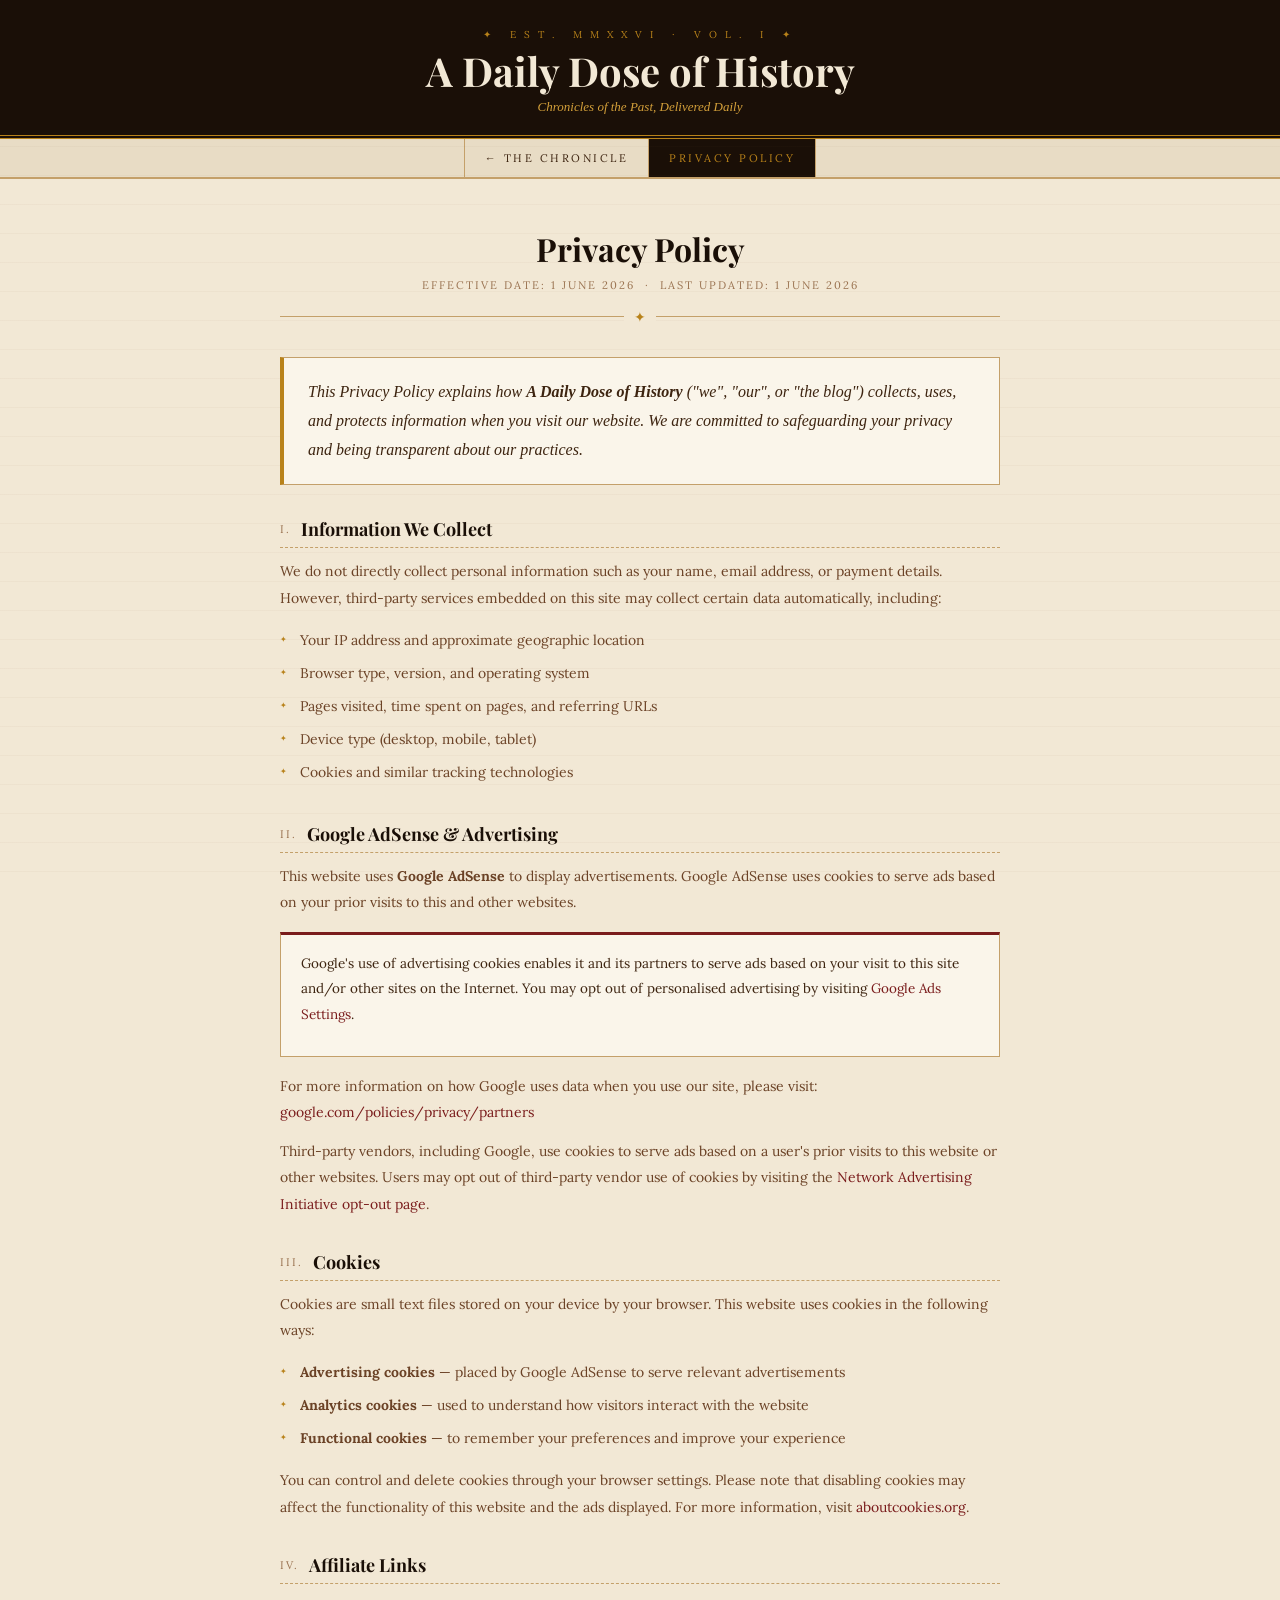
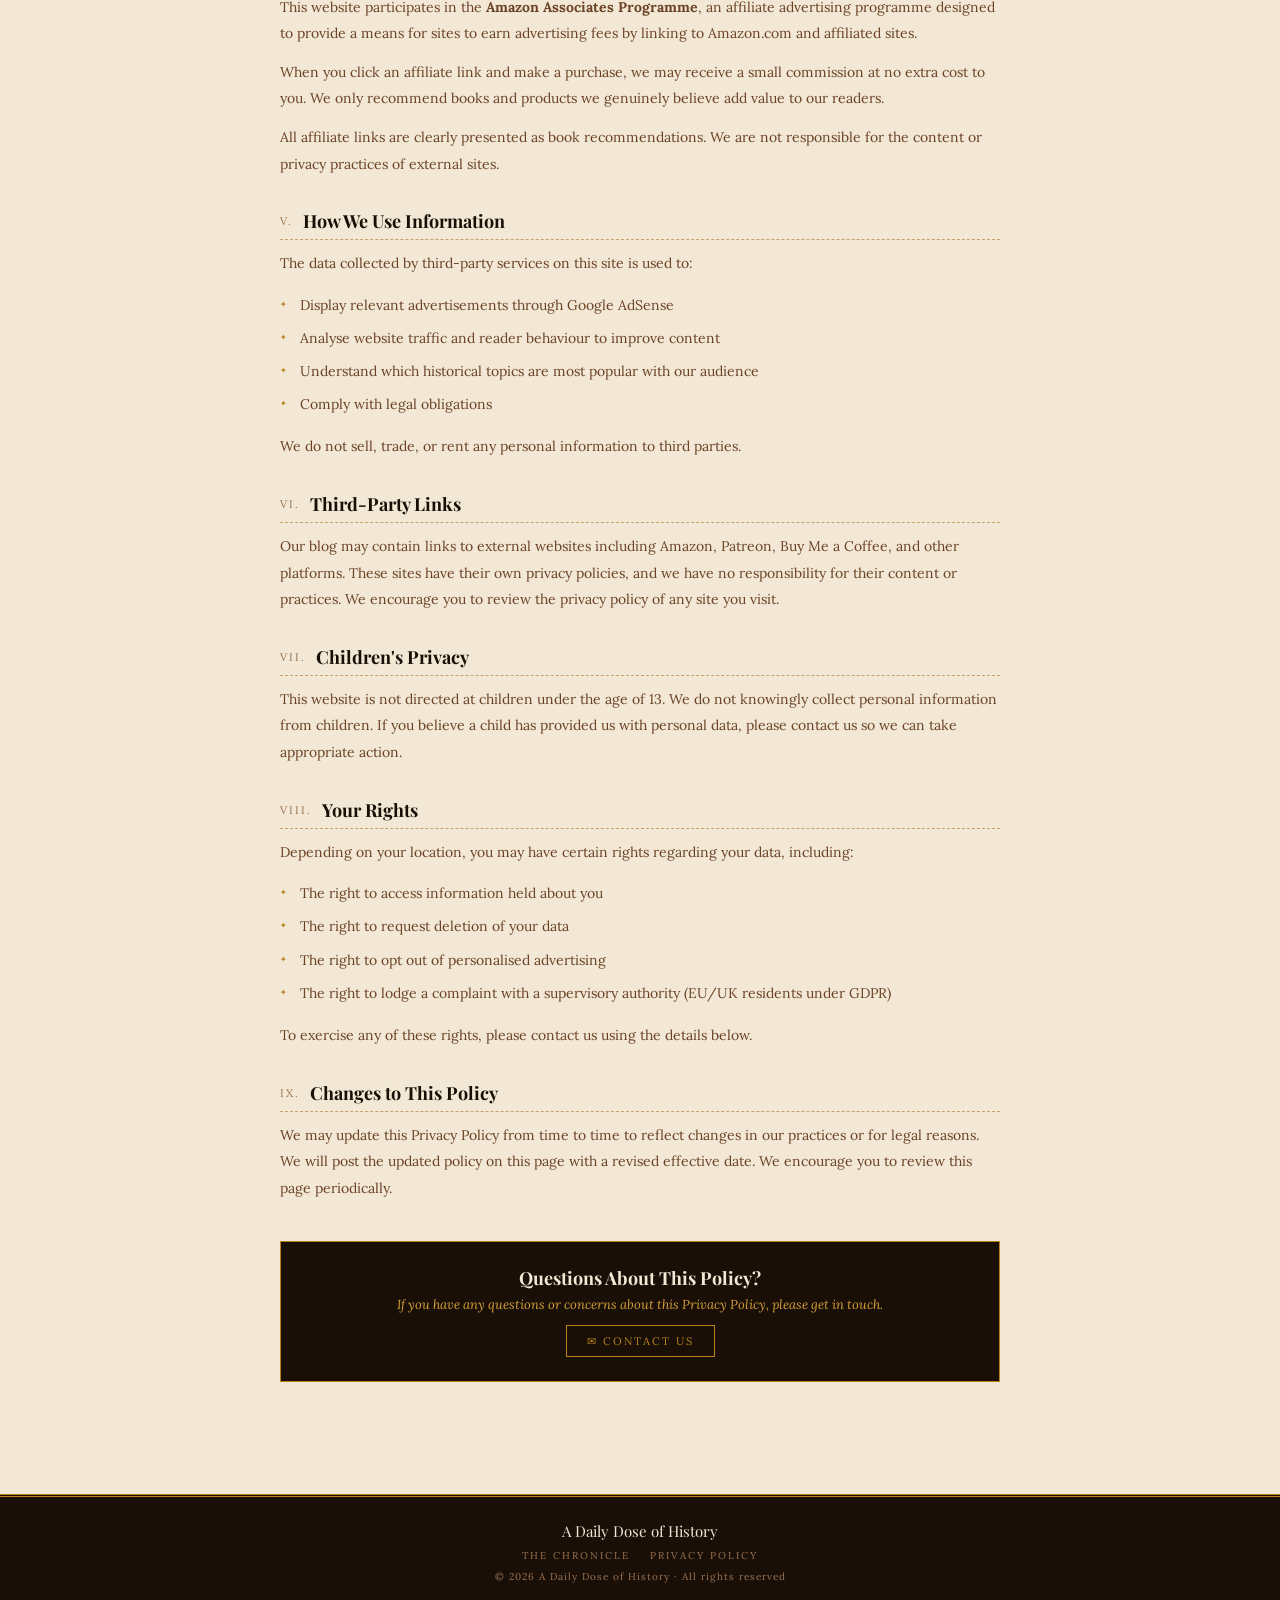
==== privacy-policy.html @ 10e09d73 "Add files via upload" ====
<!DOCTYPE html>
<html lang="en">
<head>
<meta charset="UTF-8">
<meta name="viewport" content="width=device-width, initial-scale=1.0">
<title>Privacy Policy — A Daily Dose of History</title>
<link rel="preconnect" href="https://fonts.googleapis.com">
<link href="https://fonts.googleapis.com/css2?family=Playfair+Display:ital,wght@0,400;0,700;1,400&family=Lora:ital,wght@0,400;0,500;1,400&family=IM+Fell+English:ital@0;1&display=swap" rel="stylesheet">
<style>
  *, *::before, *::after { box-sizing: border-box; margin: 0; padding: 0; }

  :root {
    --parchment: #f2e8d5;
    --parchment-2: #e8dcc5;
    --ink: #1a0f07;
    --ink-mid: #3d2410;
    --ink-light: #6b4226;
    --sepia: #9b7452;
    --gold: #b8821a;
    --gold-light: #d4a03a;
    --red: #7a1c1c;
    --cream: #faf5ea;
    --border: #c4a06a;
  }

  body {
    font-family: 'Lora', Georgia, serif;
    background: var(--parchment);
    color: var(--ink);
    min-height: 100vh;
  }

  body::before {
    content: '';
    position: fixed;
    inset: 0;
    background-image:
      repeating-linear-gradient(0deg, transparent, transparent 28px, rgba(139,100,60,0.04) 28px, rgba(139,100,60,0.04) 29px);
    pointer-events: none;
    z-index: 0;
  }

  /* MASTHEAD */
  .masthead {
    background: var(--ink);
    border-bottom: 4px double var(--gold);
    text-align: center;
    padding: 1.75rem 1rem 1.25rem;
    position: relative;
  }

  .masthead-kicker {
    font-size: 10px;
    letter-spacing: 8px;
    text-transform: uppercase;
    color: var(--gold);
    margin-bottom: 8px;
    font-family: 'Lora', serif;
  }

  .masthead-title {
    font-family: 'Playfair Display', serif;
    font-size: clamp(22px, 5vw, 40px);
    font-weight: 700;
    color: var(--parchment);
    line-height: 1.1;
  }

  .masthead-sub {
    font-family: 'IM Fell English', serif;
    font-style: italic;
    font-size: 13px;
    color: var(--gold-light);
    margin-top: 6px;
  }

  /* NAV */
  .nav {
    background: var(--parchment-2);
    border-bottom: 2px solid var(--border);
    display: flex;
    align-items: center;
    justify-content: center;
    gap: 0;
  }

  .nav a {
    font-family: 'Lora', serif;
    font-size: 11px;
    letter-spacing: 2.5px;
    text-transform: uppercase;
    color: var(--ink-mid);
    text-decoration: none;
    padding: 12px 20px;
    border-right: 1px solid var(--border);
    transition: background 0.2s, color 0.2s;
  }

  .nav a:first-child { border-left: 1px solid var(--border); }
  .nav a:hover, .nav a.active { background: var(--ink); color: var(--gold); }

  /* MAIN */
  .page-wrap {
    max-width: 760px;
    margin: 0 auto;
    padding: 3rem 20px 4rem;
    position: relative;
    z-index: 1;
  }

  .page-header {
    text-align: center;
    margin-bottom: 2.5rem;
    padding-bottom: 1.5rem;
    border-bottom: 1px solid var(--border);
    position: relative;
  }

  .page-header::after {
    content: '✦';
    position: absolute;
    bottom: -10px;
    left: 50%;
    transform: translateX(-50%);
    background: var(--parchment);
    padding: 0 10px;
    color: var(--gold);
    font-size: 14px;
  }

  .page-header h1 {
    font-family: 'Playfair Display', serif;
    font-size: 32px;
    font-weight: 700;
    color: var(--ink);
    margin-bottom: 8px;
  }

  .page-header .effective {
    font-size: 11px;
    letter-spacing: 2px;
    text-transform: uppercase;
    color: var(--sepia);
  }

  /* CONTENT */
  .policy-intro {
    font-family: 'IM Fell English', serif;
    font-size: 16px;
    font-style: italic;
    color: var(--ink-mid);
    line-height: 1.8;
    margin-bottom: 2rem;
    padding: 1.25rem 1.5rem;
    background: var(--cream);
    border: 1px solid var(--border);
    border-left: 4px solid var(--gold);
  }

  .policy-section {
    margin-bottom: 2rem;
  }

  .policy-section h2 {
    font-family: 'Playfair Display', serif;
    font-size: 18px;
    font-weight: 700;
    color: var(--ink);
    margin-bottom: 10px;
    padding-bottom: 6px;
    border-bottom: 1px dashed var(--border);
    display: flex;
    align-items: center;
    gap: 10px;
  }

  .policy-section h2 .sec-num {
    font-size: 11px;
    letter-spacing: 2px;
    color: var(--sepia);
    font-family: 'Lora', serif;
    font-weight: 400;
  }

  .policy-section p {
    font-size: 14px;
    line-height: 1.9;
    color: var(--ink-light);
    margin-bottom: 0.75rem;
  }

  .policy-section ul {
    list-style: none;
    padding: 0;
    margin: 0.5rem 0 0.75rem;
  }

  .policy-section ul li {
    font-size: 14px;
    line-height: 1.8;
    color: var(--ink-light);
    padding: 4px 0 4px 20px;
    position: relative;
  }

  .policy-section ul li::before {
    content: '✦';
    position: absolute;
    left: 0;
    color: var(--gold);
    font-size: 8px;
    top: 8px;
  }

  .policy-section a {
    color: var(--red);
    text-decoration: none;
    border-bottom: 1px solid transparent;
    transition: border-color 0.2s;
  }

  .policy-section a:hover { border-color: var(--red); }

  .highlight-box {
    background: var(--cream);
    border: 1px solid var(--border);
    border-top: 3px solid var(--red);
    padding: 1rem 1.25rem;
    margin: 1rem 0;
  }

  .highlight-box p {
    font-size: 13.5px !important;
    color: var(--ink-mid) !important;
  }

  /* CONTACT */
  .contact-card {
    background: var(--ink);
    padding: 1.5rem 2rem;
    border: 1px solid var(--gold);
    text-align: center;
    margin-top: 2.5rem;
  }

  .contact-card h3 {
    font-family: 'Playfair Display', serif;
    font-size: 18px;
    color: var(--parchment);
    margin-bottom: 6px;
  }

  .contact-card p {
    font-size: 13px;
    color: var(--gold-light);
    font-style: italic;
    margin-bottom: 12px;
  }

  .contact-card a {
    font-family: 'Lora', serif;
    font-size: 11px;
    letter-spacing: 2px;
    text-transform: uppercase;
    color: var(--gold);
    text-decoration: none;
    border: 1px solid var(--gold);
    padding: 8px 20px;
    transition: all 0.2s;
    display: inline-block;
  }

  .contact-card a:hover { background: var(--gold); color: var(--ink); }

  /* FOOTER */
  footer {
    background: var(--ink);
    border-top: 3px double var(--gold);
    padding: 1.5rem 20px;
    text-align: center;
    margin-top: 3rem;
  }

  footer .footer-title {
    font-family: 'Playfair Display', serif;
    font-size: 15px;
    color: var(--parchment);
    margin-bottom: 4px;
  }

  footer .footer-links {
    display: flex;
    justify-content: center;
    gap: 20px;
    margin-top: 8px;
  }

  footer .footer-links a {
    font-size: 10px;
    letter-spacing: 2px;
    text-transform: uppercase;
    color: var(--sepia);
    text-decoration: none;
    transition: color 0.2s;
  }

  footer .footer-links a:hover { color: var(--gold); }

  footer .footer-copy {
    font-size: 10px;
    color: var(--sepia);
    margin-top: 8px;
    letter-spacing: 1px;
  }

  @media (max-width: 600px) {
    .page-wrap { padding: 2rem 16px 3rem; }
    .page-header h1 { font-size: 24px; }
  }
</style>
</head>
<body>

<header class="masthead">
  <div class="masthead-kicker">✦ Est. MMXXVI · Vol. I ✦</div>
  <div class="masthead-title">A Daily Dose of History</div>
  <div class="masthead-sub">Chronicles of the Past, Delivered Daily</div>
</header>

<nav class="nav">
  <a href="index.html">← The Chronicle</a>
  <a href="privacy-policy.html" class="active">Privacy Policy</a>
</nav>

<div class="page-wrap">

  <div class="page-header">
    <h1>Privacy Policy</h1>
    <div class="effective">Effective Date: 1 June 2026 &nbsp;·&nbsp; Last Updated: 1 June 2026</div>
  </div>

  <div class="policy-intro">
    This Privacy Policy explains how <strong>A Daily Dose of History</strong> ("we", "our", or "the blog") collects, uses, and protects information when you visit our website. We are committed to safeguarding your privacy and being transparent about our practices.
  </div>

  <!-- 1 -->
  <div class="policy-section">
    <h2><span class="sec-num">I.</span> Information We Collect</h2>
    <p>We do not directly collect personal information such as your name, email address, or payment details. However, third-party services embedded on this site may collect certain data automatically, including:</p>
    <ul>
      <li>Your IP address and approximate geographic location</li>
      <li>Browser type, version, and operating system</li>
      <li>Pages visited, time spent on pages, and referring URLs</li>
      <li>Device type (desktop, mobile, tablet)</li>
      <li>Cookies and similar tracking technologies</li>
    </ul>
  </div>

  <!-- 2 -->
  <div class="policy-section">
    <h2><span class="sec-num">II.</span> Google AdSense & Advertising</h2>
    <p>This website uses <strong>Google AdSense</strong> to display advertisements. Google AdSense uses cookies to serve ads based on your prior visits to this and other websites.</p>
    <div class="highlight-box">
      <p>Google's use of advertising cookies enables it and its partners to serve ads based on your visit to this site and/or other sites on the Internet. You may opt out of personalised advertising by visiting <a href="https://www.google.com/settings/ads" target="_blank">Google Ads Settings</a>.</p>
    </div>
    <p>For more information on how Google uses data when you use our site, please visit: <a href="https://policies.google.com/technologies/partner-sites" target="_blank">google.com/policies/privacy/partners</a></p>
    <p>Third-party vendors, including Google, use cookies to serve ads based on a user's prior visits to this website or other websites. Users may opt out of third-party vendor use of cookies by visiting the <a href="https://optout.networkadvertising.org/" target="_blank">Network Advertising Initiative opt-out page</a>.</p>
  </div>

  <!-- 3 -->
  <div class="policy-section">
    <h2><span class="sec-num">III.</span> Cookies</h2>
    <p>Cookies are small text files stored on your device by your browser. This website uses cookies in the following ways:</p>
    <ul>
      <li><strong>Advertising cookies</strong> — placed by Google AdSense to serve relevant advertisements</li>
      <li><strong>Analytics cookies</strong> — used to understand how visitors interact with the website</li>
      <li><strong>Functional cookies</strong> — to remember your preferences and improve your experience</li>
    </ul>
    <p>You can control and delete cookies through your browser settings. Please note that disabling cookies may affect the functionality of this website and the ads displayed. For more information, visit <a href="https://www.aboutcookies.org" target="_blank">aboutcookies.org</a>.</p>
  </div>

  <!-- 4 -->
  <div class="policy-section">
    <h2><span class="sec-num">IV.</span> Affiliate Links</h2>
    <p>This website participates in the <strong>Amazon Associates Programme</strong>, an affiliate advertising programme designed to provide a means for sites to earn advertising fees by linking to Amazon.com and affiliated sites.</p>
    <p>When you click an affiliate link and make a purchase, we may receive a small commission at no extra cost to you. We only recommend books and products we genuinely believe add value to our readers.</p>
    <p>All affiliate links are clearly presented as book recommendations. We are not responsible for the content or privacy practices of external sites.</p>
  </div>

  <!-- 5 -->
  <div class="policy-section">
    <h2><span class="sec-num">V.</span> How We Use Information</h2>
    <p>The data collected by third-party services on this site is used to:</p>
    <ul>
      <li>Display relevant advertisements through Google AdSense</li>
      <li>Analyse website traffic and reader behaviour to improve content</li>
      <li>Understand which historical topics are most popular with our audience</li>
      <li>Comply with legal obligations</li>
    </ul>
    <p>We do not sell, trade, or rent any personal information to third parties.</p>
  </div>

  <!-- 6 -->
  <div class="policy-section">
    <h2><span class="sec-num">VI.</span> Third-Party Links</h2>
    <p>Our blog may contain links to external websites including Amazon, Patreon, Buy Me a Coffee, and other platforms. These sites have their own privacy policies, and we have no responsibility for their content or practices. We encourage you to review the privacy policy of any site you visit.</p>
  </div>

  <!-- 7 -->
  <div class="policy-section">
    <h2><span class="sec-num">VII.</span> Children's Privacy</h2>
    <p>This website is not directed at children under the age of 13. We do not knowingly collect personal information from children. If you believe a child has provided us with personal data, please contact us so we can take appropriate action.</p>
  </div>

  <!-- 8 -->
  <div class="policy-section">
    <h2><span class="sec-num">VIII.</span> Your Rights</h2>
    <p>Depending on your location, you may have certain rights regarding your data, including:</p>
    <ul>
      <li>The right to access information held about you</li>
      <li>The right to request deletion of your data</li>
      <li>The right to opt out of personalised advertising</li>
      <li>The right to lodge a complaint with a supervisory authority (EU/UK residents under GDPR)</li>
    </ul>
    <p>To exercise any of these rights, please contact us using the details below.</p>
  </div>

  <!-- 9 -->
  <div class="policy-section">
    <h2><span class="sec-num">IX.</span> Changes to This Policy</h2>
    <p>We may update this Privacy Policy from time to time to reflect changes in our practices or for legal reasons. We will post the updated policy on this page with a revised effective date. We encourage you to review this page periodically.</p>
  </div>

  <!-- Contact -->
  <div class="contact-card">
    <h3>Questions About This Policy?</h3>
    <p>If you have any questions or concerns about this Privacy Policy, please get in touch.</p>
    <!-- Replace with your actual email address -->
    <a href="mailto:indianart3103@gmail.com">✉ Contact Us</a>
  </div>

</div><!-- /page-wrap -->

<footer>
  <div class="footer-title">A Daily Dose of History</div>
  <div class="footer-links">
    <a href="index.html">The Chronicle</a>
    <a href="privacy-policy.html">Privacy Policy</a>
  </div>
  <div class="footer-copy">© 2026 A Daily Dose of History · All rights reserved</div>
</footer>

</body>
</html>
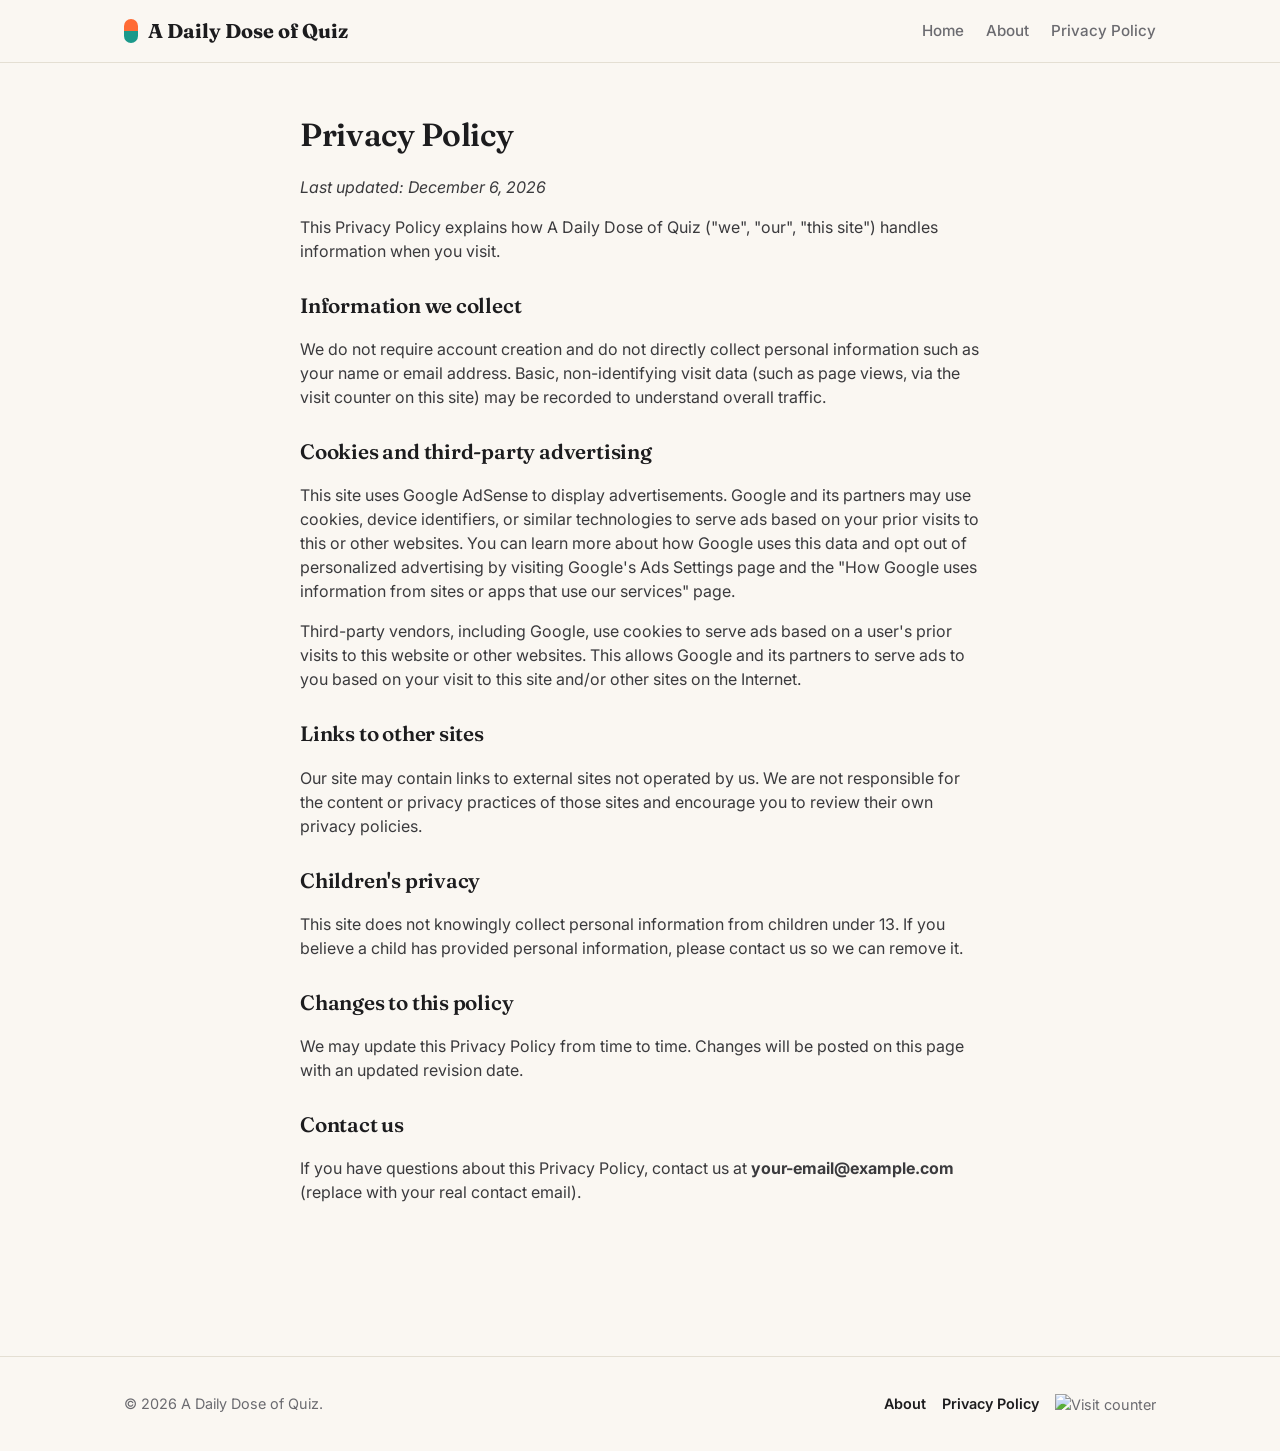
==== commit 97be6fec: "Add files via upload" ====
--- a/privacy-policy.html
+++ b/privacy-policy.html
@@ -3,452 +3,66 @@
 <head>
 <meta charset="UTF-8">
 <meta name="viewport" content="width=device-width, initial-scale=1.0">
-<title>Privacy Policy — A Daily Dose of History</title>
-<link rel="preconnect" href="https://fonts.googleapis.com">
-<link href="https://fonts.googleapis.com/css2?family=Playfair+Display:ital,wght@0,400;0,700;1,400&family=Lora:ital,wght@0,400;0,500;1,400&family=IM+Fell+English:ital@0;1&display=swap" rel="stylesheet">
-<style>
-  *, *::before, *::after { box-sizing: border-box; margin: 0; padding: 0; }
+<title>Privacy Policy — A Daily Dose of Quiz</title>
+<link rel="stylesheet" href="style.css">
+</head>
+<body data-page="privacy">
 
-  :root {
-    --parchment: #f2e8d5;
-    --parchment-2: #e8dcc5;
-    --ink: #1a0f07;
-    --ink-mid: #3d2410;
-    --ink-light: #6b4226;
-    --sepia: #9b7452;
-    --gold: #b8821a;
-    --gold-light: #d4a03a;
-    --red: #7a1c1c;
-    --cream: #faf5ea;
-    --border: #c4a06a;
-  }
-
-  body {
-    font-family: 'Lora', Georgia, serif;
-    background: var(--parchment);
-    color: var(--ink);
-    min-height: 100vh;
-  }
-
-  body::before {
-    content: '';
-    position: fixed;
-    inset: 0;
-    background-image:
-      repeating-linear-gradient(0deg, transparent, transparent 28px, rgba(139,100,60,0.04) 28px, rgba(139,100,60,0.04) 29px);
-    pointer-events: none;
-    z-index: 0;
-  }
-
-  /* MASTHEAD */
-  .masthead {
-    background: var(--ink);
-    border-bottom: 4px double var(--gold);
-    text-align: center;
-    padding: 1.75rem 1rem 1.25rem;
-    position: relative;
-  }
-
-  .masthead-kicker {
-    font-size: 10px;
-    letter-spacing: 8px;
-    text-transform: uppercase;
-    color: var(--gold);
-    margin-bottom: 8px;
-    font-family: 'Lora', serif;
-  }
-
-  .masthead-title {
-    font-family: 'Playfair Display', serif;
-    font-size: clamp(22px, 5vw, 40px);
-    font-weight: 700;
-    color: var(--parchment);
-    line-height: 1.1;
-  }
-
-  .masthead-sub {
-    font-family: 'IM Fell English', serif;
-    font-style: italic;
-    font-size: 13px;
-    color: var(--gold-light);
-    margin-top: 6px;
-  }
-
-  /* NAV */
-  .nav {
-    background: var(--parchment-2);
-    border-bottom: 2px solid var(--border);
-    display: flex;
-    align-items: center;
-    justify-content: center;
-    gap: 0;
-  }
-
-  .nav a {
-    font-family: 'Lora', serif;
-    font-size: 11px;
-    letter-spacing: 2.5px;
-    text-transform: uppercase;
-    color: var(--ink-mid);
-    text-decoration: none;
-    padding: 12px 20px;
-    border-right: 1px solid var(--border);
-    transition: background 0.2s, color 0.2s;
-  }
-
-  .nav a:first-child { border-left: 1px solid var(--border); }
-  .nav a:hover, .nav a.active { background: var(--ink); color: var(--gold); }
-
-  /* MAIN */
-  .page-wrap {
-    max-width: 760px;
-    margin: 0 auto;
-    padding: 3rem 20px 4rem;
-    position: relative;
-    z-index: 1;
-  }
-
-  .page-header {
-    text-align: center;
-    margin-bottom: 2.5rem;
-    padding-bottom: 1.5rem;
-    border-bottom: 1px solid var(--border);
-    position: relative;
-  }
-
-  .page-header::after {
-    content: '✦';
-    position: absolute;
-    bottom: -10px;
-    left: 50%;
-    transform: translateX(-50%);
-    background: var(--parchment);
-    padding: 0 10px;
-    color: var(--gold);
-    font-size: 14px;
-  }
-
-  .page-header h1 {
-    font-family: 'Playfair Display', serif;
-    font-size: 32px;
-    font-weight: 700;
-    color: var(--ink);
-    margin-bottom: 8px;
-  }
-
-  .page-header .effective {
-    font-size: 11px;
-    letter-spacing: 2px;
-    text-transform: uppercase;
-    color: var(--sepia);
-  }
-
-  /* CONTENT */
-  .policy-intro {
-    font-family: 'IM Fell English', serif;
-    font-size: 16px;
-    font-style: italic;
-    color: var(--ink-mid);
-    line-height: 1.8;
-    margin-bottom: 2rem;
-    padding: 1.25rem 1.5rem;
-    background: var(--cream);
-    border: 1px solid var(--border);
-    border-left: 4px solid var(--gold);
-  }
-
-  .policy-section {
-    margin-bottom: 2rem;
-  }
-
-  .policy-section h2 {
-    font-family: 'Playfair Display', serif;
-    font-size: 18px;
-    font-weight: 700;
-    color: var(--ink);
-    margin-bottom: 10px;
-    padding-bottom: 6px;
-    border-bottom: 1px dashed var(--border);
-    display: flex;
-    align-items: center;
-    gap: 10px;
-  }
-
-  .policy-section h2 .sec-num {
-    font-size: 11px;
-    letter-spacing: 2px;
-    color: var(--sepia);
-    font-family: 'Lora', serif;
-    font-weight: 400;
-  }
-
-  .policy-section p {
-    font-size: 14px;
-    line-height: 1.9;
-    color: var(--ink-light);
-    margin-bottom: 0.75rem;
-  }
-
-  .policy-section ul {
-    list-style: none;
-    padding: 0;
-    margin: 0.5rem 0 0.75rem;
-  }
-
-  .policy-section ul li {
-    font-size: 14px;
-    line-height: 1.8;
-    color: var(--ink-light);
-    padding: 4px 0 4px 20px;
-    position: relative;
-  }
-
-  .policy-section ul li::before {
-    content: '✦';
-    position: absolute;
-    left: 0;
-    color: var(--gold);
-    font-size: 8px;
-    top: 8px;
-  }
-
-  .policy-section a {
-    color: var(--red);
-    text-decoration: none;
-    border-bottom: 1px solid transparent;
-    transition: border-color 0.2s;
-  }
-
-  .policy-section a:hover { border-color: var(--red); }
-
-  .highlight-box {
-    background: var(--cream);
-    border: 1px solid var(--border);
-    border-top: 3px solid var(--red);
-    padding: 1rem 1.25rem;
-    margin: 1rem 0;
-  }
-
-  .highlight-box p {
-    font-size: 13.5px !important;
-    color: var(--ink-mid) !important;
-  }
-
-  /* CONTACT */
-  .contact-card {
-    background: var(--ink);
-    padding: 1.5rem 2rem;
-    border: 1px solid var(--gold);
-    text-align: center;
-    margin-top: 2.5rem;
-  }
-
-  .contact-card h3 {
-    font-family: 'Playfair Display', serif;
-    font-size: 18px;
-    color: var(--parchment);
-    margin-bottom: 6px;
-  }
-
-  .contact-card p {
-    font-size: 13px;
-    color: var(--gold-light);
-    font-style: italic;
-    margin-bottom: 12px;
-  }
-
-  .contact-card a {
-    font-family: 'Lora', serif;
-    font-size: 11px;
-    letter-spacing: 2px;
-    text-transform: uppercase;
-    color: var(--gold);
-    text-decoration: none;
-    border: 1px solid var(--gold);
-    padding: 8px 20px;
-    transition: all 0.2s;
-    display: inline-block;
-  }
-
-  .contact-card a:hover { background: var(--gold); color: var(--ink); }
-
-  /* FOOTER */
-  footer {
-    background: var(--ink);
-    border-top: 3px double var(--gold);
-    padding: 1.5rem 20px;
-    text-align: center;
-    margin-top: 3rem;
-  }
-
-  footer .footer-title {
-    font-family: 'Playfair Display', serif;
-    font-size: 15px;
-    color: var(--parchment);
-    margin-bottom: 4px;
-  }
-
-  footer .footer-links {
-    display: flex;
-    justify-content: center;
-    gap: 20px;
-    margin-top: 8px;
-  }
-
-  footer .footer-links a {
-    font-size: 10px;
-    letter-spacing: 2px;
-    text-transform: uppercase;
-    color: var(--sepia);
-    text-decoration: none;
-    transition: color 0.2s;
-  }
-
-  footer .footer-links a:hover { color: var(--gold); }
-
-  footer .footer-copy {
-    font-size: 10px;
-    color: var(--sepia);
-    margin-top: 8px;
-    letter-spacing: 1px;
-  }
-
-  @media (max-width: 600px) {
-    .page-wrap { padding: 2rem 16px 3rem; }
-    .page-header h1 { font-size: 24px; }
-  }
-</style>
-</head>
-<body>
-
-<header class="masthead">
-  <div class="masthead-kicker">✦ Est. MMXXVI · Vol. I ✦</div>
-  <div class="masthead-title">A Daily Dose of History</div>
-  <div class="masthead-sub">Chronicles of the Past, Delivered Daily</div>
+<header class="site">
+  <div class="nav">
+    <a class="brand" href="index.html"><span class="pill-dot"></span> A Daily Dose of Quiz</a>
+    <nav class="links">
+      <a href="index.html">Home</a>
+      <a href="about.html">About</a>
+      <a href="privacy-policy.html">Privacy Policy</a>
+    </nav>
+  </div>
 </header>
 
-<nav class="nav">
-  <a href="index.html">← The Chronicle</a>
-  <a href="privacy-policy.html" class="active">Privacy Policy</a>
-</nav>
+<main class="wrap">
+  <div class="page-content">
+    <h1>Privacy Policy</h1>
+    <p><em>Last updated: <span id="today"></span></em></p>
 
-<div class="page-wrap">
+    <p>This Privacy Policy explains how A Daily Dose of Quiz ("we", "our", "this site") handles information when you visit.</p>
 
-  <div class="page-header">
-    <h1>Privacy Policy</h1>
-    <div class="effective">Effective Date: 1 June 2026 &nbsp;·&nbsp; Last Updated: 1 June 2026</div>
+    <h2>Information we collect</h2>
+    <p>We do not require account creation and do not directly collect personal information such as your name or email address. Basic, non-identifying visit data (such as page views, via the visit counter on this site) may be recorded to understand overall traffic.</p>
+
+    <h2>Cookies and third-party advertising</h2>
+    <p>This site uses Google AdSense to display advertisements. Google and its partners may use cookies, device identifiers, or similar technologies to serve ads based on your prior visits to this or other websites. You can learn more about how Google uses this data and opt out of personalized advertising by visiting Google's Ads Settings page and the "How Google uses information from sites or apps that use our services" page.</p>
+    <p>Third-party vendors, including Google, use cookies to serve ads based on a user's prior visits to this website or other websites. This allows Google and its partners to serve ads to you based on your visit to this site and/or other sites on the Internet.</p>
+
+    <h2>Links to other sites</h2>
+    <p>Our site may contain links to external sites not operated by us. We are not responsible for the content or privacy practices of those sites and encourage you to review their own privacy policies.</p>
+
+    <h2>Children's privacy</h2>
+    <p>This site does not knowingly collect personal information from children under 13. If you believe a child has provided personal information, please contact us so we can remove it.</p>
+
+    <h2>Changes to this policy</h2>
+    <p>We may update this Privacy Policy from time to time. Changes will be posted on this page with an updated revision date.</p>
+
+    <h2>Contact us</h2>
+    <p>If you have questions about this Privacy Policy, contact us at <strong>your-email@example.com</strong> (replace with your real contact email).</p>
   </div>
+</main>
 
-  <div class="policy-intro">
-    This Privacy Policy explains how <strong>A Daily Dose of History</strong> ("we", "our", or "the blog") collects, uses, and protects information when you visit our website. We are committed to safeguarding your privacy and being transparent about our practices.
+<footer class="site">
+  <div class="wrap">
+    <div>© <span id="year"></span> A Daily Dose of Quiz.</div>
+    <div style="display:flex; gap:16px; align-items:center;">
+      <a href="about.html">About</a>
+      <a href="privacy-policy.html">Privacy Policy</a>
+      <img id="visit-counter" alt="Visit counter" style="height:20px;">
+    </div>
   </div>
-
-  <!-- 1 -->
-  <div class="policy-section">
-    <h2><span class="sec-num">I.</span> Information We Collect</h2>
-    <p>We do not directly collect personal information such as your name, email address, or payment details. However, third-party services embedded on this site may collect certain data automatically, including:</p>
-    <ul>
-      <li>Your IP address and approximate geographic location</li>
-      <li>Browser type, version, and operating system</li>
-      <li>Pages visited, time spent on pages, and referring URLs</li>
-      <li>Device type (desktop, mobile, tablet)</li>
-      <li>Cookies and similar tracking technologies</li>
-    </ul>
-  </div>
-
-  <!-- 2 -->
-  <div class="policy-section">
-    <h2><span class="sec-num">II.</span> Google AdSense & Advertising</h2>
-    <p>This website uses <strong>Google AdSense</strong> to display advertisements. Google AdSense uses cookies to serve ads based on your prior visits to this and other websites.</p>
-    <div class="highlight-box">
-      <p>Google's use of advertising cookies enables it and its partners to serve ads based on your visit to this site and/or other sites on the Internet. You may opt out of personalised advertising by visiting <a href="https://www.google.com/settings/ads" target="_blank">Google Ads Settings</a>.</p>
-    </div>
-    <p>For more information on how Google uses data when you use our site, please visit: <a href="https://policies.google.com/technologies/partner-sites" target="_blank">google.com/policies/privacy/partners</a></p>
-    <p>Third-party vendors, including Google, use cookies to serve ads based on a user's prior visits to this website or other websites. Users may opt out of third-party vendor use of cookies by visiting the <a href="https://optout.networkadvertising.org/" target="_blank">Network Advertising Initiative opt-out page</a>.</p>
-  </div>
-
-  <!-- 3 -->
-  <div class="policy-section">
-    <h2><span class="sec-num">III.</span> Cookies</h2>
-    <p>Cookies are small text files stored on your device by your browser. This website uses cookies in the following ways:</p>
-    <ul>
-      <li><strong>Advertising cookies</strong> — placed by Google AdSense to serve relevant advertisements</li>
-      <li><strong>Analytics cookies</strong> — used to understand how visitors interact with the website</li>
-      <li><strong>Functional cookies</strong> — to remember your preferences and improve your experience</li>
-    </ul>
-    <p>You can control and delete cookies through your browser settings. Please note that disabling cookies may affect the functionality of this website and the ads displayed. For more information, visit <a href="https://www.aboutcookies.org" target="_blank">aboutcookies.org</a>.</p>
-  </div>
-
-  <!-- 4 -->
-  <div class="policy-section">
-    <h2><span class="sec-num">IV.</span> Affiliate Links</h2>
-    <p>This website participates in the <strong>Amazon Associates Programme</strong>, an affiliate advertising programme designed to provide a means for sites to earn advertising fees by linking to Amazon.com and affiliated sites.</p>
-    <p>When you click an affiliate link and make a purchase, we may receive a small commission at no extra cost to you. We only recommend books and products we genuinely believe add value to our readers.</p>
-    <p>All affiliate links are clearly presented as book recommendations. We are not responsible for the content or privacy practices of external sites.</p>
-  </div>
-
-  <!-- 5 -->
-  <div class="policy-section">
-    <h2><span class="sec-num">V.</span> How We Use Information</h2>
-    <p>The data collected by third-party services on this site is used to:</p>
-    <ul>
-      <li>Display relevant advertisements through Google AdSense</li>
-      <li>Analyse website traffic and reader behaviour to improve content</li>
-      <li>Understand which historical topics are most popular with our audience</li>
-      <li>Comply with legal obligations</li>
-    </ul>
-    <p>We do not sell, trade, or rent any personal information to third parties.</p>
-  </div>
-
-  <!-- 6 -->
-  <div class="policy-section">
-    <h2><span class="sec-num">VI.</span> Third-Party Links</h2>
-    <p>Our blog may contain links to external websites including Amazon, Patreon, Buy Me a Coffee, and other platforms. These sites have their own privacy policies, and we have no responsibility for their content or practices. We encourage you to review the privacy policy of any site you visit.</p>
-  </div>
-
-  <!-- 7 -->
-  <div class="policy-section">
-    <h2><span class="sec-num">VII.</span> Children's Privacy</h2>
-    <p>This website is not directed at children under the age of 13. We do not knowingly collect personal information from children. If you believe a child has provided us with personal data, please contact us so we can take appropriate action.</p>
-  </div>
-
-  <!-- 8 -->
-  <div class="policy-section">
-    <h2><span class="sec-num">VIII.</span> Your Rights</h2>
-    <p>Depending on your location, you may have certain rights regarding your data, including:</p>
-    <ul>
-      <li>The right to access information held about you</li>
-      <li>The right to request deletion of your data</li>
-      <li>The right to opt out of personalised advertising</li>
-      <li>The right to lodge a complaint with a supervisory authority (EU/UK residents under GDPR)</li>
-    </ul>
-    <p>To exercise any of these rights, please contact us using the details below.</p>
-  </div>
-
-  <!-- 9 -->
-  <div class="policy-section">
-    <h2><span class="sec-num">IX.</span> Changes to This Policy</h2>
-    <p>We may update this Privacy Policy from time to time to reflect changes in our practices or for legal reasons. We will post the updated policy on this page with a revised effective date. We encourage you to review this page periodically.</p>
-  </div>
-
-  <!-- Contact -->
-  <div class="contact-card">
-    <h3>Questions About This Policy?</h3>
-    <p>If you have any questions or concerns about this Privacy Policy, please get in touch.</p>
-    <!-- Replace with your actual email address -->
-    <a href="mailto:indianart3103@gmail.com">✉ Contact Us</a>
-  </div>
-
-</div><!-- /page-wrap -->
-
-<footer>
-  <div class="footer-title">A Daily Dose of History</div>
-  <div class="footer-links">
-    <a href="index.html">The Chronicle</a>
-    <a href="privacy-policy.html">Privacy Policy</a>
-  </div>
-  <div class="footer-copy">© 2026 A Daily Dose of History · All rights reserved</div>
 </footer>
 
+<script>
+document.getElementById('year').textContent = new Date().getFullYear();
+document.getElementById('today').textContent = new Date().toLocaleDateString('en-US',{year:'numeric',month:'long',day:'numeric'});
+</script>
+<script src="config.js"></script>
+<script src="script.js"></script>
 </body>
 </html>
--- a/style.css
+++ b/style.css
@@ -0,0 +1,246 @@
+/* ===========================================================
+   A DAILY DOSE OF QUIZ — design tokens
+   bg:      #FAF7F2  (warm paper)
+   ink:     #1C1C1E  (near-black text)
+   accent:  #FF6B35  (dose orange — CTAs, highlights)
+   teal:    #1B998B  (correct / secondary accent)
+   red:     #E63946  (incorrect)
+   muted:   #6B6B70  (captions, meta)
+   line:    #E4DFD3  (hairline borders)
+   =========================================================== */
+
+@import url('https://fonts.googleapis.com/css2?family=Fraunces:opsz,wght@9..144,400..700&family=Inter:wght@400;500;600;700&family=JetBrains+Mono:wght@500;700&display=swap');
+
+:root{
+  --bg:#FAF7F2;
+  --ink:#1C1C1E;
+  --accent:#FF6B35;
+  --teal:#1B998B;
+  --red:#E63946;
+  --muted:#6B6B70;
+  --line:#E4DFD3;
+  --card:#FFFFFF;
+  --radius-pill: 999px;
+  --radius-card: 18px;
+}
+
+*{box-sizing:border-box;}
+html{scroll-behavior:smooth;}
+body{
+  margin:0;
+  background:var(--bg);
+  color:var(--ink);
+  font-family:'Inter',system-ui,sans-serif;
+  line-height:1.5;
+  -webkit-font-smoothing:antialiased;
+}
+a{color:inherit;text-decoration:none;}
+img{max-width:100%;display:block;}
+
+h1,h2,h3,.display{
+  font-family:'Fraunces',serif;
+  font-weight:600;
+  letter-spacing:-0.01em;
+  margin:0 0 .4em;
+}
+
+.mono{font-family:'JetBrains Mono',monospace;}
+
+/* ---------- layout shell ---------- */
+.wrap{max-width:1080px;margin:0 auto;padding:0 24px;}
+
+header.site{
+  border-bottom:1px solid var(--line);
+  background:var(--bg);
+  position:sticky; top:0; z-index:50;
+}
+.nav{
+  display:flex; align-items:center; justify-content:space-between;
+  padding:16px 24px; max-width:1080px; margin:0 auto;
+}
+.brand{
+  display:flex; align-items:center; gap:10px;
+  font-family:'Fraunces',serif; font-weight:700; font-size:1.25rem;
+}
+.brand .pill-dot{
+  width:14px;height:24px;border-radius:7px;
+  background:linear-gradient(180deg,var(--accent) 50%,var(--teal) 50%);
+  display:inline-block;
+}
+nav.links{display:flex; gap:22px; font-size:.95rem; font-weight:500;}
+nav.links a{color:var(--muted); transition:color .15s;}
+nav.links a:hover{color:var(--ink);}
+
+footer.site{
+  border-top:1px solid var(--line);
+  margin-top:64px; padding:36px 24px; color:var(--muted); font-size:.9rem;
+}
+footer.site .wrap{display:flex; justify-content:space-between; flex-wrap:wrap; gap:12px;}
+footer.site a{font-weight:600; color:var(--ink);}
+footer.site a:hover{color:var(--accent);}
+
+/* ---------- hero ---------- */
+.hero{
+  padding:64px 24px 40px;
+  text-align:center;
+}
+.hero .eyebrow{
+  display:inline-flex; align-items:center; gap:8px;
+  font-family:'JetBrains Mono',monospace; font-size:.78rem; font-weight:700;
+  letter-spacing:.08em; text-transform:uppercase; color:var(--teal);
+  background:#1B998B14; border:1px solid #1B998B33;
+  padding:6px 14px; border-radius:var(--radius-pill); margin-bottom:18px;
+}
+.hero h1{font-size:clamp(2.1rem, 5vw, 3.4rem); max-width:760px; margin:0 auto .5em;}
+.hero p.sub{color:var(--muted); font-size:1.08rem; max-width:560px; margin:0 auto 28px;}
+
+.dose-counter{
+  display:inline-flex; gap:18px; flex-wrap:wrap; justify-content:center;
+  margin-top:8px;
+}
+.dose-counter .stat{
+  background:var(--card); border:1px solid var(--line); border-radius:var(--radius-card);
+  padding:14px 22px; min-width:120px;
+}
+.dose-counter .stat .num{font-family:'JetBrains Mono',monospace; font-weight:700; font-size:1.5rem; color:var(--accent);}
+.dose-counter .stat .lbl{font-size:.78rem; color:var(--muted); text-transform:uppercase; letter-spacing:.06em;}
+
+/* ---------- blister pack grid (categories) ---------- */
+.blister{
+  display:grid;
+  grid-template-columns:repeat(auto-fill, minmax(220px,1fr));
+  gap:16px;
+  padding:8px 0 40px;
+}
+.pill-card{
+  position:relative;
+  background:var(--card);
+  border:1px solid var(--line);
+  border-radius:var(--radius-card);
+  padding:22px 20px 20px;
+  transition:transform .18s, box-shadow .18s, border-color .18s;
+  overflow:hidden;
+}
+.pill-card::before{
+  content:"";
+  position:absolute; top:14px; right:14px;
+  width:20px; height:34px; border-radius:10px;
+  background:linear-gradient(180deg,var(--cat-color,var(--accent)) 50%, transparent 50%);
+  border:1.5px solid var(--cat-color,var(--accent));
+  opacity:.9;
+}
+.pill-card:hover{transform:translateY(-3px); box-shadow:0 10px 24px -12px rgba(0,0,0,.18); border-color:var(--cat-color,var(--accent));}
+.pill-card .cat-name{font-family:'Fraunces',serif; font-weight:600; font-size:1.15rem; margin-bottom:6px; padding-right:30px;}
+.pill-card .cat-meta{font-size:.85rem; color:var(--muted);}
+.pill-card .cat-count{
+  font-family:'JetBrains Mono',monospace; font-weight:700; font-size:.8rem;
+  color:var(--cat-color,var(--accent)); margin-top:10px; display:inline-block;
+}
+
+/* ---------- section ---------- */
+section.block{padding:8px 0 16px;}
+.section-head{display:flex; align-items:baseline; justify-content:space-between; margin-bottom:18px; flex-wrap:wrap; gap:8px;}
+.section-head h2{font-size:1.5rem;}
+.section-head .meta{color:var(--muted); font-size:.9rem;}
+
+/* ---------- quiz list rows ---------- */
+.quiz-list{display:flex; flex-direction:column; gap:10px; padding:8px 0 40px;}
+.quiz-row{
+  display:flex; align-items:center; justify-content:space-between; gap:16px;
+  background:var(--card); border:1px solid var(--line); border-radius:14px;
+  padding:16px 20px; transition:border-color .15s, transform .15s;
+}
+.quiz-row:hover{border-color:var(--accent); transform:translateX(2px);}
+.quiz-row .qtitle{font-weight:600;}
+.quiz-row .qmeta{font-size:.82rem; color:var(--muted); margin-top:2px;}
+.quiz-row .go{
+  font-family:'JetBrains Mono',monospace; font-size:.8rem; font-weight:700;
+  color:var(--accent); white-space:nowrap;
+}
+
+/* ---------- quiz player ---------- */
+.quiz-shell{max-width:680px; margin:0 auto; padding:32px 0 60px;}
+.quiz-progress{
+  height:6px; background:var(--line); border-radius:99px; overflow:hidden; margin-bottom:24px;
+}
+.quiz-progress > div{height:100%; background:var(--accent); transition:width .3s;}
+.question-card{
+  background:var(--card); border:1px solid var(--line); border-radius:var(--radius-card);
+  padding:28px 26px; margin-bottom:18px;
+}
+.question-card .qnum{font-family:'JetBrains Mono',monospace; color:var(--muted); font-size:.85rem; margin-bottom:10px;}
+.question-card h3{font-size:1.3rem; margin-bottom:20px;}
+.option{
+  display:flex; align-items:center; gap:12px;
+  border:1.5px solid var(--line); border-radius:12px;
+  padding:13px 16px; margin-bottom:10px; cursor:pointer;
+  font-weight:500; transition:border-color .15s, background .15s;
+}
+.option:hover{border-color:var(--accent);}
+.option .key{
+  font-family:'JetBrains Mono',monospace; font-weight:700; font-size:.85rem;
+  width:26px; height:26px; border-radius:50%; border:1.5px solid var(--line);
+  display:flex; align-items:center; justify-content:center; flex-shrink:0;
+}
+.option.selected{border-color:var(--accent); background:#FF6B3510;}
+.option.correct{border-color:var(--teal); background:#1B998B14;}
+.option.correct .key{background:var(--teal); color:#fff; border-color:var(--teal);}
+.option.incorrect{border-color:var(--red); background:#E6394614;}
+.option.incorrect .key{background:var(--red); color:#fff; border-color:var(--red);}
+.explanation{
+  font-size:.92rem; color:var(--muted); margin-top:14px; padding-top:14px;
+  border-top:1px dashed var(--line); display:none;
+}
+.explanation.show{display:block;}
+
+.btn{
+  font-family:'Inter',sans-serif; font-weight:600; font-size:.95rem;
+  background:var(--ink); color:#fff; border:none; border-radius:var(--radius-pill);
+  padding:13px 26px; cursor:pointer; transition:transform .15s, background .15s;
+}
+.btn:hover{background:var(--accent); transform:translateY(-1px);}
+.btn.ghost{background:transparent; color:var(--ink); border:1.5px solid var(--line);}
+.btn.ghost:hover{border-color:var(--accent); color:var(--accent); background:transparent;}
+.btn:disabled{opacity:.4; cursor:not-allowed; transform:none;}
+.quiz-actions{display:flex; gap:12px; justify-content:flex-end; margin-top:8px;}
+
+.result-card{
+  text-align:center; background:var(--card); border:1px solid var(--line);
+  border-radius:var(--radius-card); padding:40px 28px;
+}
+.result-card .score{font-family:'JetBrains Mono',monospace; font-size:3rem; font-weight:700; color:var(--accent);}
+.result-card .score-lbl{color:var(--muted); margin-bottom:20px;}
+
+/* ---------- ad slots ---------- */
+.ad-slot{
+  border:1px dashed var(--line); border-radius:14px; background:#fff;
+  display:flex; align-items:center; justify-content:center;
+  color:var(--muted); font-size:.8rem; font-family:'JetBrains Mono',monospace;
+  min-height:90px; margin:28px 0;
+}
+
+/* ---------- static pages ---------- */
+.page-content{max-width:680px; margin:0 auto; padding:48px 0 72px;}
+.page-content h2{margin-top:1.3em; font-size:1.3rem;}
+.page-content p, .page-content li{color:#3A3A3D;}
+
+.empty-state{
+  text-align:center; color:var(--muted); padding:60px 20px; border:1px dashed var(--line);
+  border-radius:var(--radius-card); background:#fff;
+}
+
+/* ---------- responsive ---------- */
+@media (max-width: 640px){
+  nav.links{display:none;}
+  .hero{padding:44px 20px 28px;}
+  .quiz-row{flex-direction:column; align-items:flex-start; gap:6px;}
+  .quiz-row .go{align-self:flex-end;}
+}
+
+/* ---------- focus ---------- */
+a:focus-visible, button:focus-visible, .option:focus-visible{
+  outline:2px solid var(--accent); outline-offset:2px;
+}
+@media (prefers-reduced-motion: reduce){
+  *{transition:none !important;}
+}
